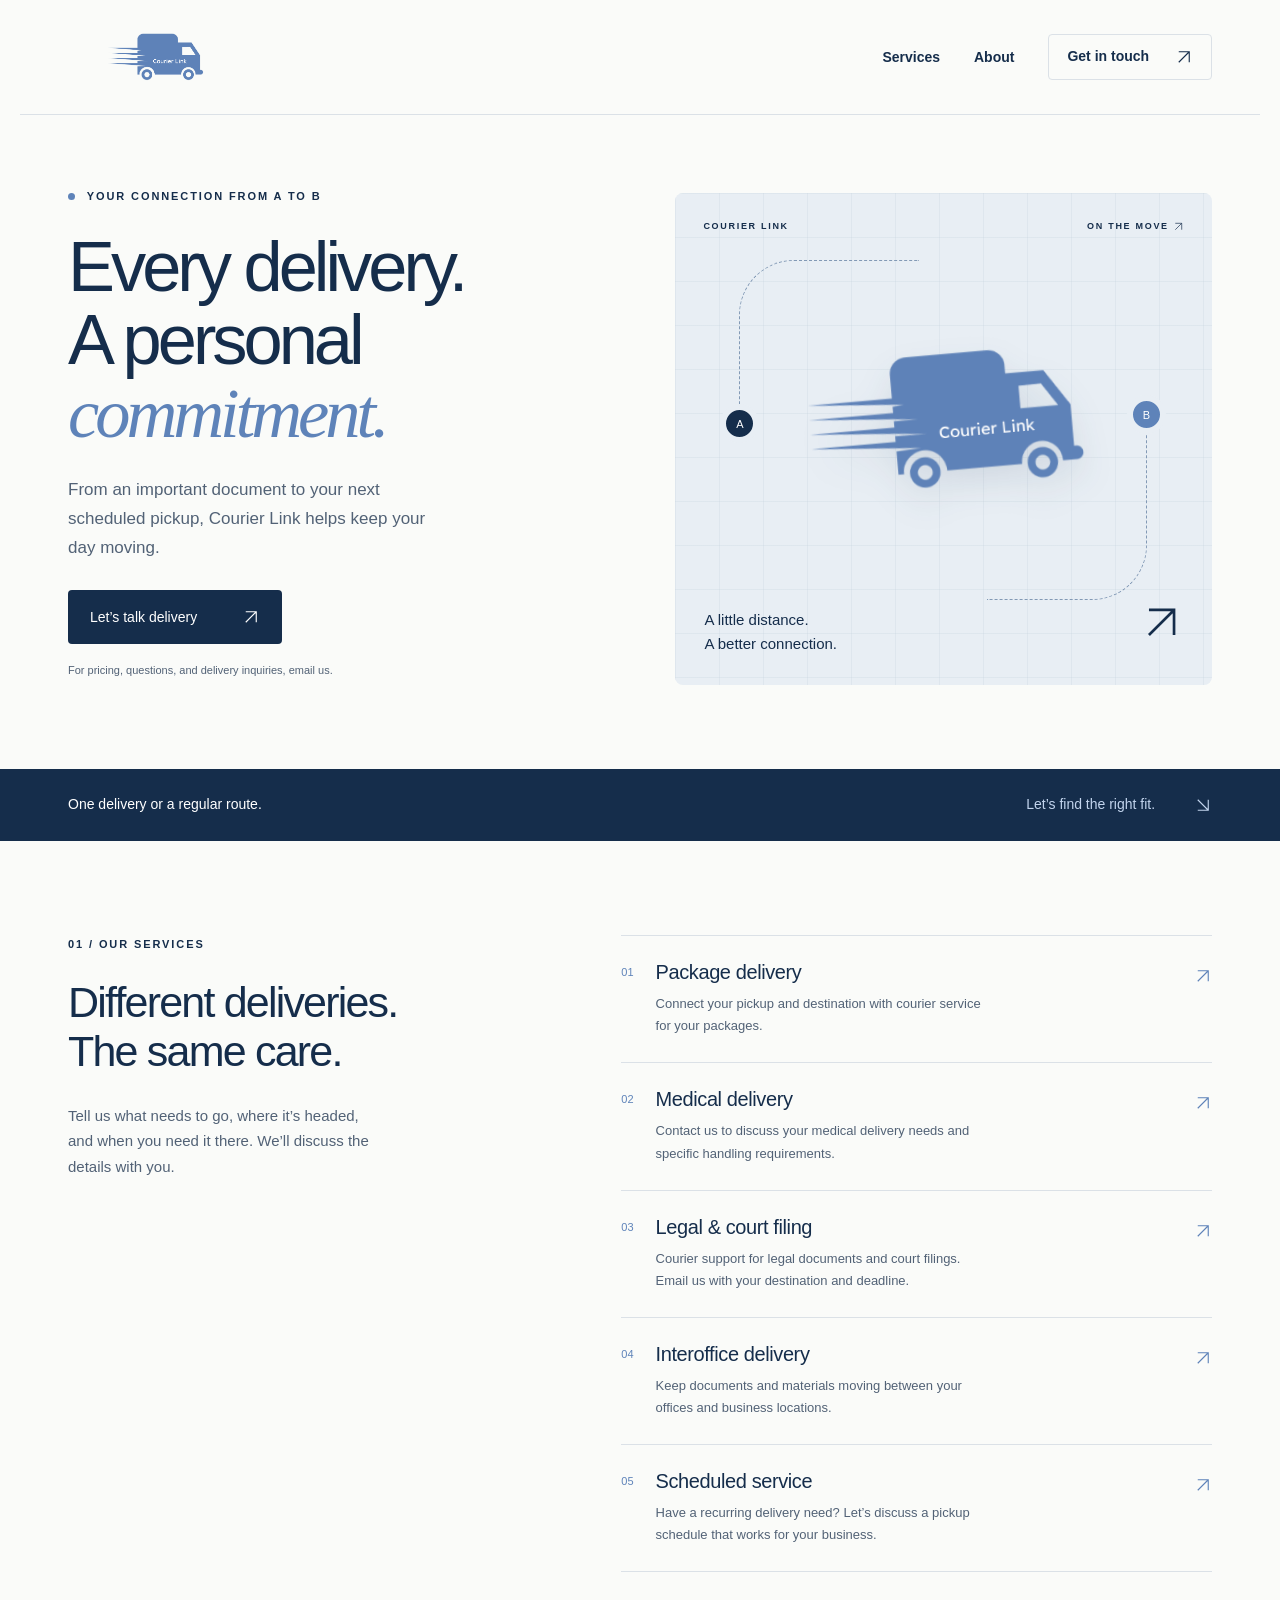
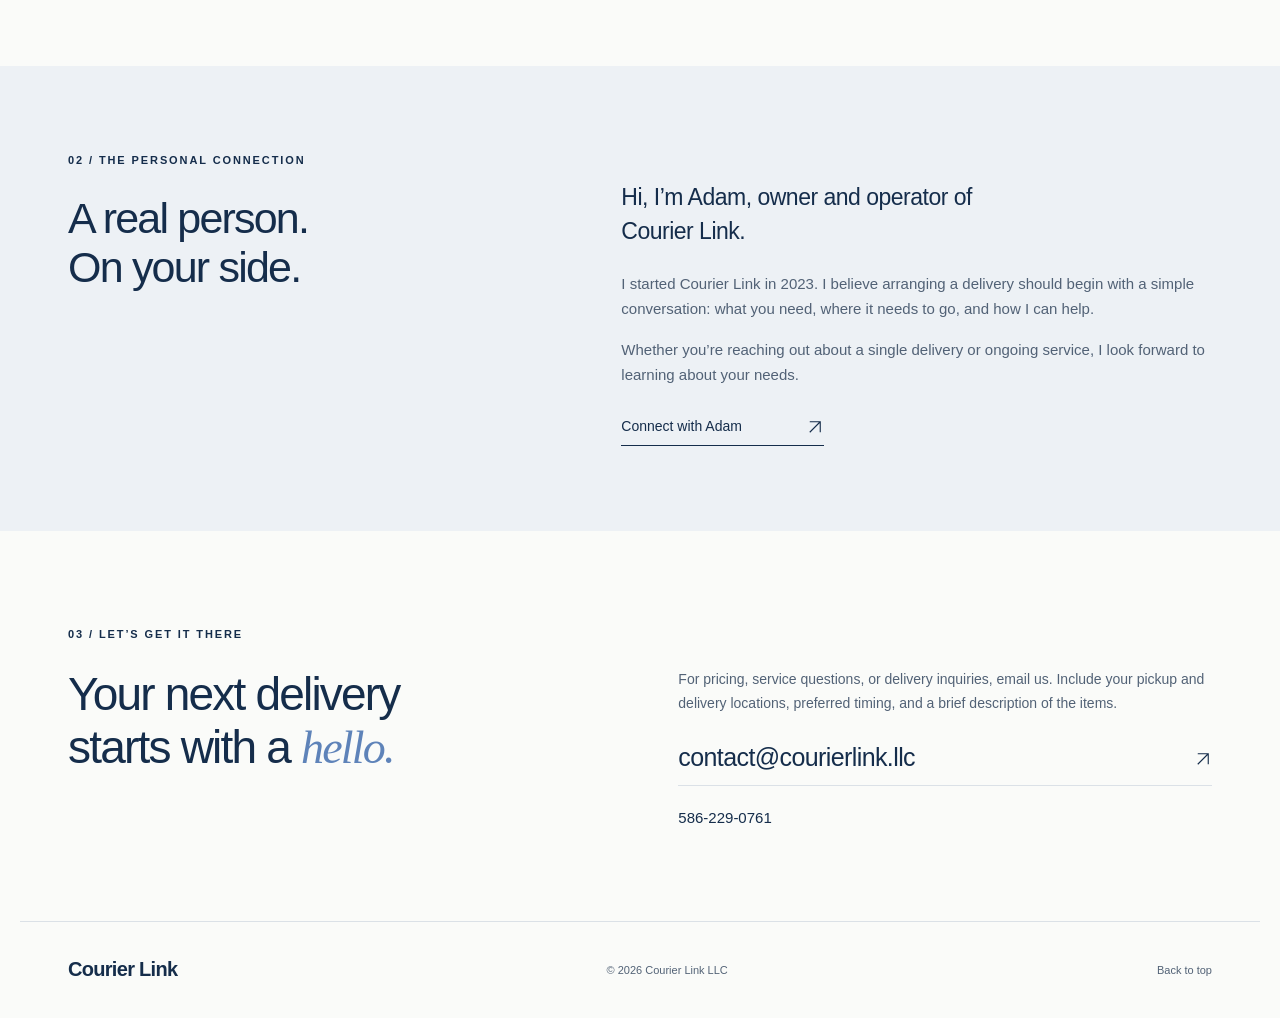
==== index.html @ 9c51ca43 "Add files via upload" ====
<!doctype html>
<html lang="en">
<head>
<meta charset="utf-8">
<meta name="viewport" content="width=device-width, initial-scale=1">
<meta name="description" content="Courier Link offers package, medical, legal, interoffice, court filing, and scheduled courier services. Contact us to discuss your delivery needs.">
<meta name="theme-color" content="#152d4b">
<title>Courier Link | Delivery with a personal connection</title>
<link rel="icon" href="assets/favicon.png" type="image/png">
<link rel="stylesheet" href="styles.css">
</head>
<body>
<a class="skip" href="#main">Skip to content</a>
<header>
 <a class="brand" href="#home" aria-label="Courier Link home"><img src="assets/courier-link-logo.png" alt="Courier Link" width="685" height="285"></a>
 <nav aria-label="Main navigation"><a href="#services">Services</a><a href="#about">About</a><a class="nav-contact" href="mailto:contact@courierlink.llc">Get in touch <span aria-hidden="true"><svg class="arrow-svg" viewBox="0 0 24 24" fill="none" stroke="currentColor" stroke-width="1.5" aria-hidden="true"><path d="M5 19 19 5M5 5h14v14"/></svg></span></a></nav>
</header>
<main id="main">
<section class="hero wrap" id="home">
 <div class="hero-copy"><p class="eyebrow"><span></span> YOUR CONNECTION FROM A TO B</p><h1>Every delivery.<br>A personal<br><em>commitment.</em></h1><p class="intro">From an important document to your next scheduled pickup, Courier Link helps keep your day moving.</p><a class="button" href="mailto:contact@courierlink.llc?subject=Delivery%20inquiry">Let’s talk delivery <span aria-hidden="true"><svg class="arrow-svg" viewBox="0 0 24 24" fill="none" stroke="currentColor" stroke-width="1.5" aria-hidden="true"><path d="M5 19 19 5M5 5h14v14"/></svg></span></a><p class="small-note">For pricing, questions, and delivery inquiries, email us.</p></div>
 <div class="hero-art" aria-hidden="true"><div class="art-grid"></div><div class="art-top"><span>COURIER LINK</span><span>ON THE MOVE <svg class="arrow-svg" viewBox="0 0 24 24" fill="none" stroke="currentColor" stroke-width="1.5" aria-hidden="true"><path d="M5 19 19 5M5 5h14v14"/></svg></span></div><div class="route route-one"></div><div class="route route-two"></div><div class="point point-a">A</div><div class="point point-b">B</div><div class="logo-stage"><img src="assets/courier-link-logo.png" alt="" width="685" height="285"></div><div class="art-bottom"><span>A little distance.<br><strong>A better connection.</strong></span><span class="arrow"><svg class="arrow-svg" viewBox="0 0 24 24" fill="none" stroke="currentColor" stroke-width="1.5" aria-hidden="true"><path d="M5 19 19 5M5 5h14v14"/></svg></span></div></div>
</section>
<div class="service-strip"><div class="wrap"><span>One delivery or a regular route.</span><strong>Let’s find the right fit. <span aria-hidden="true"><svg class="arrow-svg" viewBox="0 0 24 24" fill="none" stroke="currentColor" stroke-width="1.5" aria-hidden="true"><path d="m5 5 14 14M5 19h14V5"/></svg></span></strong></div></div>
<section id="services" class="services wrap section-space"><div class="section-heading"><p class="eyebrow">01 / OUR SERVICES</p><h2>Different deliveries.<br>The same care.</h2><p>Tell us what needs to go, where it’s headed, and when you need it there. We’ll discuss the details with you.</p></div>
<div class="service-list">
<article><span class="number">01</span><div><h3>Package delivery</h3><p>Connect your pickup and destination with courier service for your packages.</p></div><span class="service-icon" aria-hidden="true"><svg class="arrow-svg" viewBox="0 0 24 24" fill="none" stroke="currentColor" stroke-width="1.5" aria-hidden="true"><path d="M5 19 19 5M5 5h14v14"/></svg></span></article>
<article><span class="number">02</span><div><h3>Medical delivery</h3><p>Contact us to discuss your medical delivery needs and specific handling requirements.</p></div><span class="service-icon" aria-hidden="true"><svg class="arrow-svg" viewBox="0 0 24 24" fill="none" stroke="currentColor" stroke-width="1.5" aria-hidden="true"><path d="M5 19 19 5M5 5h14v14"/></svg></span></article>
<article><span class="number">03</span><div><h3>Legal & court filing</h3><p>Courier support for legal documents and court filings. Email us with your destination and deadline.</p></div><span class="service-icon" aria-hidden="true"><svg class="arrow-svg" viewBox="0 0 24 24" fill="none" stroke="currentColor" stroke-width="1.5" aria-hidden="true"><path d="M5 19 19 5M5 5h14v14"/></svg></span></article>
<article><span class="number">04</span><div><h3>Interoffice delivery</h3><p>Keep documents and materials moving between your offices and business locations.</p></div><span class="service-icon" aria-hidden="true"><svg class="arrow-svg" viewBox="0 0 24 24" fill="none" stroke="currentColor" stroke-width="1.5" aria-hidden="true"><path d="M5 19 19 5M5 5h14v14"/></svg></span></article>
<article><span class="number">05</span><div><h3>Scheduled service</h3><p>Have a recurring delivery need? Let’s discuss a pickup schedule that works for your business.</p></div><span class="service-icon" aria-hidden="true"><svg class="arrow-svg" viewBox="0 0 24 24" fill="none" stroke="currentColor" stroke-width="1.5" aria-hidden="true"><path d="M5 19 19 5M5 5h14v14"/></svg></span></article>
</div></section>
<section class="about" id="about"><div class="wrap about-grid"><div><p class="eyebrow">02 / THE PERSONAL CONNECTION</p><h2>A real person.<br>On your side.</h2></div><div class="about-copy"><p class="about-lead">Hi, I’m Adam, owner and operator of Courier Link.</p><p>I started Courier Link in 2023. I believe arranging a delivery should begin with a simple conversation: what you need, where it needs to go, and how I can help.</p><p>Whether you’re reaching out about a single delivery or ongoing service, I look forward to learning about your needs.</p><a class="text-link" href="mailto:contact@courierlink.llc">Connect with Adam <span aria-hidden="true"><svg class="arrow-svg" viewBox="0 0 24 24" fill="none" stroke="currentColor" stroke-width="1.5" aria-hidden="true"><path d="M5 19 19 5M5 5h14v14"/></svg></span></a></div></div></section>
<section id="contact" class="contact wrap section-space"><p class="eyebrow">03 / LET’S GET IT THERE</p><div class="contact-grid"><h2>Your next delivery<br>starts with a <em>hello.</em></h2><div><p>For pricing, service questions, or delivery inquiries, email us. Include your pickup and delivery locations, preferred timing, and a brief description of the items.</p><a class="email-link" href="mailto:contact@courierlink.llc">contact@courierlink.llc <span aria-hidden="true"><svg class="arrow-svg" viewBox="0 0 24 24" fill="none" stroke="currentColor" stroke-width="1.5" aria-hidden="true"><path d="M5 19 19 5M5 5h14v14"/></svg></span></a><a class="phone" href="tel:+15862290761">586-229-0761</a></div></div></section>
</main>
<footer class="wrap"><a href="#home" class="footer-name">Courier Link</a><p>© <span id="year">2026</span> Courier Link LLC</p><a href="#home">Back to top</a></footer>
<script src="script.js"></script>
</body>
</html>
---- styles.css ----
:root{--ink:#152d4b;--blue:#5e83b9;--muted:#526276;--paper:#fafbf9;--line:#dbe1e7}*{box-sizing:border-box}html{scroll-behavior:smooth;scroll-padding-top:30px}body{margin:0;background:var(--paper);color:var(--ink);font-family:Arial,Helvetica,sans-serif;-webkit-font-smoothing:antialiased}a{color:inherit;text-decoration:none}a:focus-visible{outline:3px solid #3570bd;outline-offset:6px}p{line-height:1.7}header,.wrap{max-width:1240px;margin:auto;padding-left:48px;padding-right:48px}header{height:115px;display:flex;align-items:center;justify-content:space-between;border-bottom:1px solid var(--line)}.brand{display:block;width:174px}.brand img{width:100%;height:auto;display:block}nav{display:flex;align-items:center;gap:34px;font-size:14px;font-weight:600}nav a:hover,.text-link:hover,.phone:hover{color:var(--blue)}.nav-contact{border:1px solid var(--line);padding:13px 18px;border-radius:4px}.nav-contact span{margin-left:22px}.hero{display:grid;grid-template-columns:1.05fr 1fr;gap:44px;padding-top:72px;padding-bottom:78px;align-items:center}.eyebrow{font-size:11px;letter-spacing:1.9px;font-weight:700;margin:0 0 24px}.eyebrow>span{display:inline-block;width:7px;height:7px;background:var(--blue);border-radius:50%;margin-right:7px}h1{font-size:clamp(48px,5.5vw,75px);font-weight:500;letter-spacing:-4px;line-height:1.04;margin:0 0 26px}em{font-family:Georgia,'Times New Roman',serif;font-weight:400;color:var(--blue)}.intro{max-width:380px;font-size:17px;color:var(--muted);margin-bottom:27px}.button{display:inline-flex;align-items:center;gap:45px;padding:18px 22px;background:var(--ink);color:white;font-size:14px;border-radius:4px;transition:background .2s,transform .2s}.button:hover{background:#315781;transform:translateY(-2px)}.small-note{font-size:11px;color:var(--muted);margin-top:17px}.hero-art{height:492px;background:#e8eef4;border-radius:8px;position:relative;overflow:hidden;isolation:isolate}.art-grid{position:absolute;inset:0;background-image:linear-gradient(#c9d6e055 1px,transparent 1px),linear-gradient(90deg,#c9d6e055 1px,transparent 1px);background-size:44px 44px;z-index:-1}.art-top{display:flex;justify-content:space-between;padding:28px;font-size:9px;letter-spacing:1.7px;font-weight:700}.logo-stage{position:absolute;top:125px;left:4%;width:92%;transform:rotate(-5deg);filter:drop-shadow(0 16px 16px #1b36501c)}.logo-stage img{width:100%;height:auto}.route{position:absolute;border:1px dashed #8299b5;z-index:-1}.route-one{height:170px;width:180px;top:67px;left:64px;border-right:0;border-bottom:0;border-radius:55px 0 0 0}.route-two{height:200px;width:160px;right:65px;bottom:85px;border-left:0;border-top:0;border-radius:0 0 55px 0}.point{position:absolute;background:var(--ink);color:white;border:6px solid #e8eef4;border-radius:50%;width:39px;height:39px;display:grid;place-items:center;font-size:11px}.point-a{left:45px;top:211px}.point-b{right:46px;bottom:251px;background:var(--blue)}.art-bottom{position:absolute;bottom:29px;left:29px;right:29px;display:flex;justify-content:space-between;align-items:end;font-size:15px;line-height:1.6}.art-bottom strong{font-weight:500}.arrow{font-size:46px;font-weight:300}.service-strip{background:var(--ink);color:#fff}.service-strip .wrap{padding-top:27px;padding-bottom:27px;display:flex;justify-content:space-between;font-size:14px}.service-strip strong{font-weight:400;color:#c2d4ed}.service-strip strong span{margin-left:35px}.section-space{padding-top:94px;padding-bottom:94px}.services{display:grid;grid-template-columns:.9fr 1.1fr;gap:70px}h2{font-weight:500;font-size:43px;line-height:1.15;letter-spacing:-1.8px;margin:0 0 26px}.section-heading>p:last-child{max-width:310px;font-size:15px;color:var(--muted)}.service-list article{display:flex;gap:22px;border-top:1px solid var(--line);padding:25px 0}.service-list article:last-child{border-bottom:1px solid var(--line)}.number{font-size:11px;color:var(--blue);padding-top:5px}h3{font-size:20px;font-weight:500;margin:0 0 9px;letter-spacing:-.4px}.service-list p{font-size:13px;color:var(--muted);margin:0;max-width:340px}.service-icon{margin-left:auto;color:var(--blue);font-size:23px}.about{background:#edf1f5}.about-grid{display:grid;grid-template-columns:.9fr 1.1fr;gap:70px;padding-top:85px;padding-bottom:85px}.about-copy{padding-top:30px}.about-copy p{font-size:15px;color:var(--muted);margin-top:0}.about-copy .about-lead{font-size:23px;line-height:1.45;color:var(--ink);letter-spacing:-.5px;max-width:380px}.text-link{display:inline-block;border-bottom:1px solid var(--ink);padding-bottom:9px;font-size:14px;margin-top:15px}.text-link span{margin-left:60px}.contact-grid{display:grid;grid-template-columns:1.05fr 1fr;gap:50px}.contact h2{font-size:46px}.contact-grid p{font-size:14px;color:var(--muted);margin-top:0}.email-link{display:flex;justify-content:space-between;gap:10px;padding:13px 0;border-bottom:1px solid var(--line);font-size:clamp(18px,2.1vw,25px);letter-spacing:-.6px;overflow-wrap:anywhere}.email-link:hover{color:var(--blue)}.phone{display:inline-block;margin-top:23px;font-size:15px}footer{border-top:1px solid var(--line);display:flex;justify-content:space-between;align-items:center;padding-top:28px!important;padding-bottom:28px!important;font-size:11px;color:var(--muted)}.footer-name{font-size:20px;font-weight:700;color:var(--ink);letter-spacing:-.7px}.footer-name span{display:none}.skip{position:absolute;top:-60px;left:16px;padding:12px;background:white;z-index:5}.skip:focus{top:10px}@media(min-width:1400px){.hero{padding-top:88px;padding-bottom:94px}}@media(max-width:850px){header,.wrap{padding-left:28px;padding-right:28px}.hero{gap:24px}h1{font-size:55px;letter-spacing:-3px}.hero-art{height:430px}.logo-stage{top:140px}.services,.about-grid{gap:35px}h2{font-size:36px}.contact h2{font-size:38px}.contact-grid{gap:30px}}@media(max-width:620px){header{height:90px}.brand{width:137px}nav{gap:17px;font-size:12px}.nav-contact{padding:10px}.nav-contact span{display:none}nav>a:nth-child(2){display:none}.hero{grid-template-columns:1fr;padding-top:45px;padding-bottom:42px;gap:34px}h1{font-size:60px}.intro{font-size:16px}.hero-art{height:350px}.logo-stage{top:78px;max-width:440px;left:50%;transform:translateX(-50%) rotate(-5deg)}.art-top{padding:23px}.point-a{top:163px}.point-b{bottom:187px}.route-one{height:120px}.route-two{height:130px}.art-bottom{font-size:13px;bottom:23px}.service-strip .wrap{flex-direction:column;gap:12px;font-size:13px}.section-space{padding-top:62px;padding-bottom:62px}.services,.about-grid,.contact-grid{grid-template-columns:1fr;gap:28px}h2,.contact h2{font-size:38px}.section-heading>p:last-child{max-width:none}.about-grid{padding-top:60px;padding-bottom:60px}.about-copy{padding-top:0}.contact-grid{gap:6px}.email-link{font-size:22px}footer{flex-wrap:wrap;gap:16px}footer p{order:3;width:100%;margin:0}.service-list article{gap:16px}}@media(prefers-reduced-motion:reduce){html{scroll-behavior:auto}.button{transition:none}.button:hover{transform:none}}

.arrow-svg{width:18px;height:18px;vertical-align:middle;display:inline-block}.arrow .arrow-svg{width:43px;height:43px}.art-top .arrow-svg{width:11px;height:11px}

@media(max-width:380px){h1{font-size:50px}.email-link{font-size:20px}header,.wrap{padding-left:22px;padding-right:22px}}
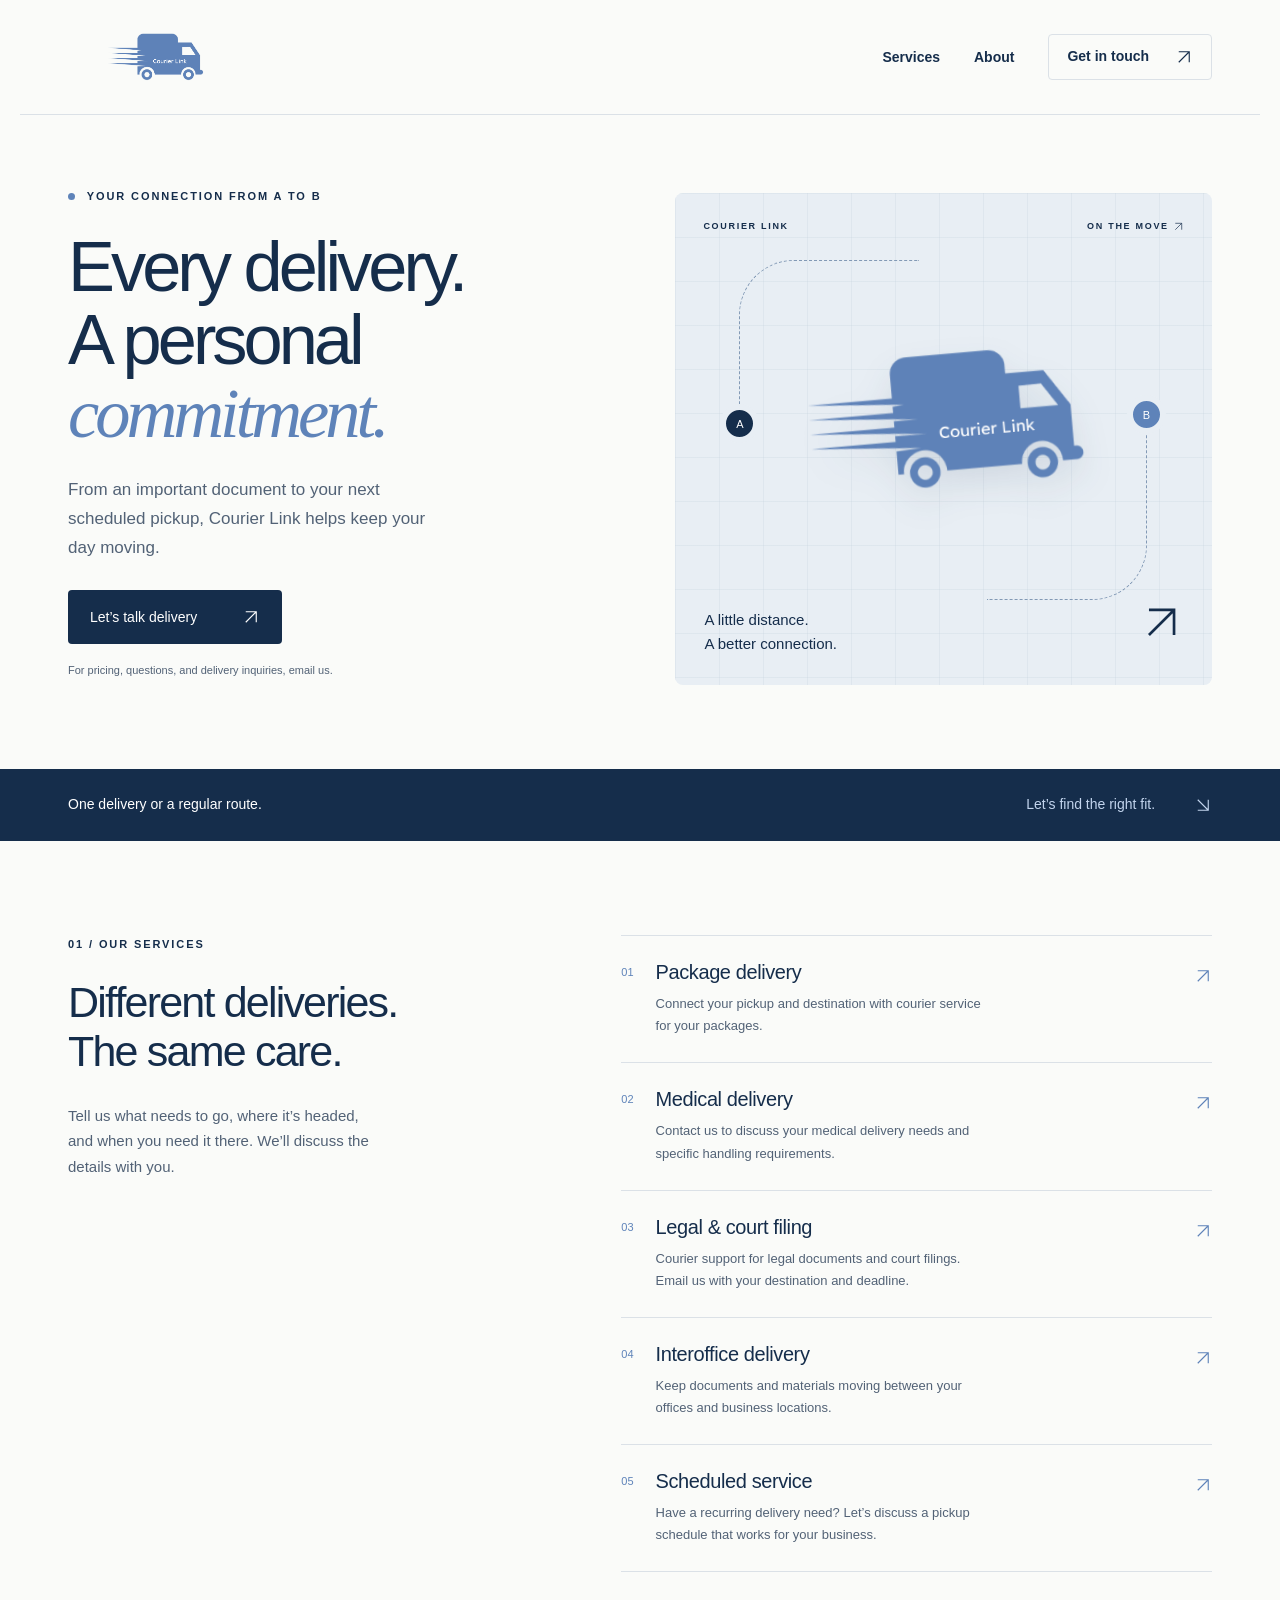
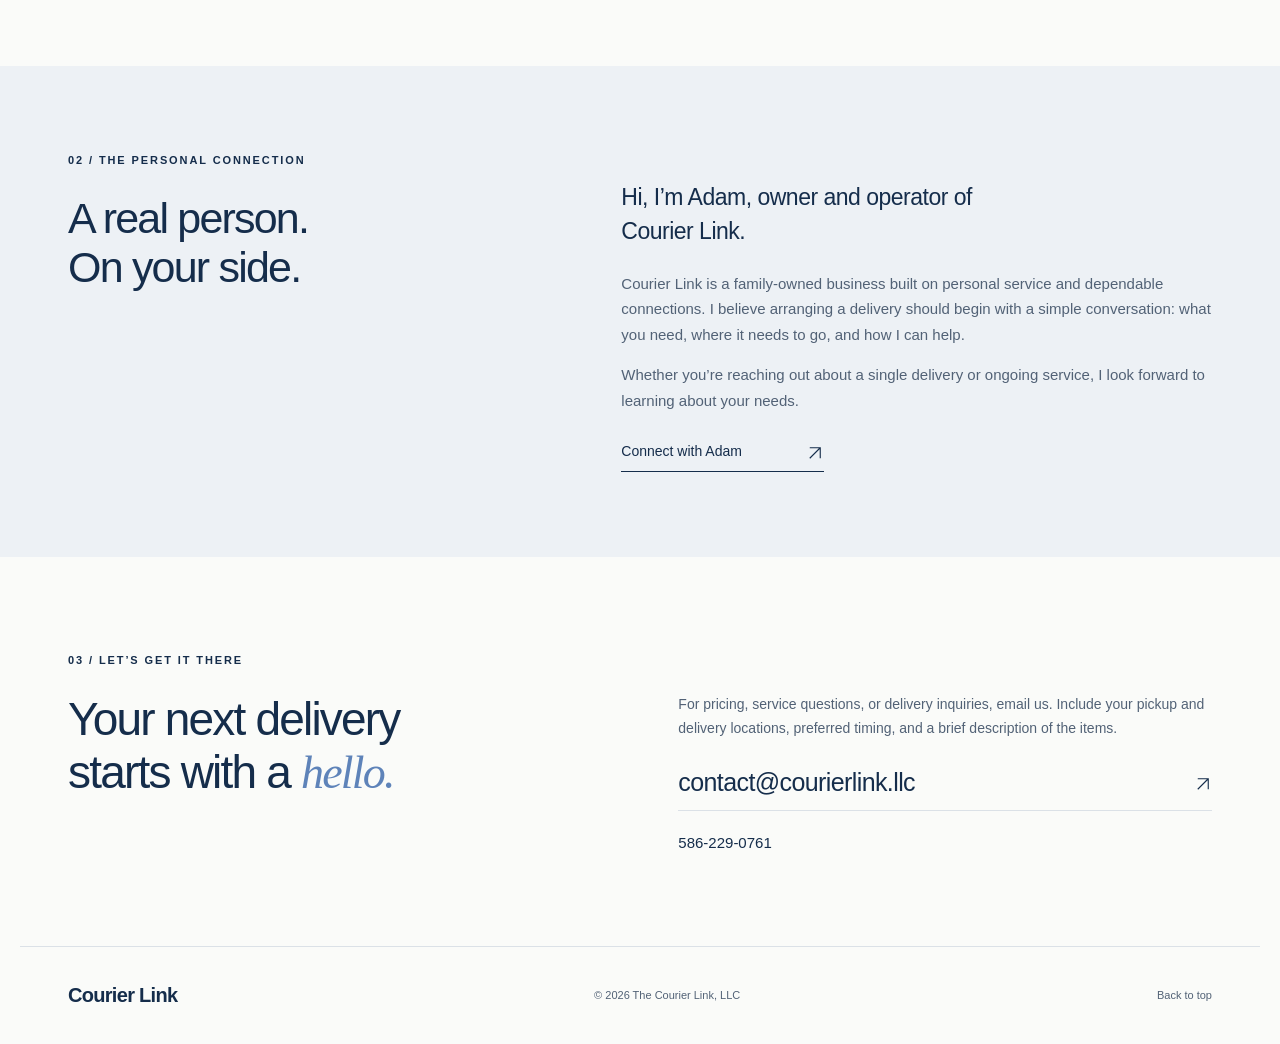
==== commit 25236edb: "Website v2" ====
--- a/index.html
+++ b/index.html
@@ -29,10 +29,10 @@
 <article><span class="number">04</span><div><h3>Interoffice delivery</h3><p>Keep documents and materials moving between your offices and business locations.</p></div><span class="service-icon" aria-hidden="true"><svg class="arrow-svg" viewBox="0 0 24 24" fill="none" stroke="currentColor" stroke-width="1.5" aria-hidden="true"><path d="M5 19 19 5M5 5h14v14"/></svg></span></article>
 <article><span class="number">05</span><div><h3>Scheduled service</h3><p>Have a recurring delivery need? Let’s discuss a pickup schedule that works for your business.</p></div><span class="service-icon" aria-hidden="true"><svg class="arrow-svg" viewBox="0 0 24 24" fill="none" stroke="currentColor" stroke-width="1.5" aria-hidden="true"><path d="M5 19 19 5M5 5h14v14"/></svg></span></article>
 </div></section>
-<section class="about" id="about"><div class="wrap about-grid"><div><p class="eyebrow">02 / THE PERSONAL CONNECTION</p><h2>A real person.<br>On your side.</h2></div><div class="about-copy"><p class="about-lead">Hi, I’m Adam, owner and operator of Courier Link.</p><p>I started Courier Link in 2023. I believe arranging a delivery should begin with a simple conversation: what you need, where it needs to go, and how I can help.</p><p>Whether you’re reaching out about a single delivery or ongoing service, I look forward to learning about your needs.</p><a class="text-link" href="mailto:contact@courierlink.llc">Connect with Adam <span aria-hidden="true"><svg class="arrow-svg" viewBox="0 0 24 24" fill="none" stroke="currentColor" stroke-width="1.5" aria-hidden="true"><path d="M5 19 19 5M5 5h14v14"/></svg></span></a></div></div></section>
+<section class="about" id="about"><div class="wrap about-grid"><div><p class="eyebrow">02 / THE PERSONAL CONNECTION</p><h2>A real person.<br>On your side.</h2></div><div class="about-copy"><p class="about-lead">Hi, I’m Adam, owner and operator of Courier Link.</p><p>Courier Link is a family-owned business built on personal service and dependable connections. I believe arranging a delivery should begin with a simple conversation: what you need, where it needs to go, and how I can help.</p><p>Whether you’re reaching out about a single delivery or ongoing service, I look forward to learning about your needs.</p><a class="text-link" href="mailto:contact@courierlink.llc">Connect with Adam <span aria-hidden="true"><svg class="arrow-svg" viewBox="0 0 24 24" fill="none" stroke="currentColor" stroke-width="1.5" aria-hidden="true"><path d="M5 19 19 5M5 5h14v14"/></svg></span></a></div></div></section>
 <section id="contact" class="contact wrap section-space"><p class="eyebrow">03 / LET’S GET IT THERE</p><div class="contact-grid"><h2>Your next delivery<br>starts with a <em>hello.</em></h2><div><p>For pricing, service questions, or delivery inquiries, email us. Include your pickup and delivery locations, preferred timing, and a brief description of the items.</p><a class="email-link" href="mailto:contact@courierlink.llc">contact@courierlink.llc <span aria-hidden="true"><svg class="arrow-svg" viewBox="0 0 24 24" fill="none" stroke="currentColor" stroke-width="1.5" aria-hidden="true"><path d="M5 19 19 5M5 5h14v14"/></svg></span></a><a class="phone" href="tel:+15862290761">586-229-0761</a></div></div></section>
 </main>
-<footer class="wrap"><a href="#home" class="footer-name">Courier Link</a><p>© <span id="year">2026</span> Courier Link LLC</p><a href="#home">Back to top</a></footer>
+<footer class="wrap"><a href="#home" class="footer-name">Courier Link</a><p>© <span id="year">2026</span> The Courier Link, LLC</p><a href="#home">Back to top</a></footer>
 <script src="script.js"></script>
 </body>
 </html>
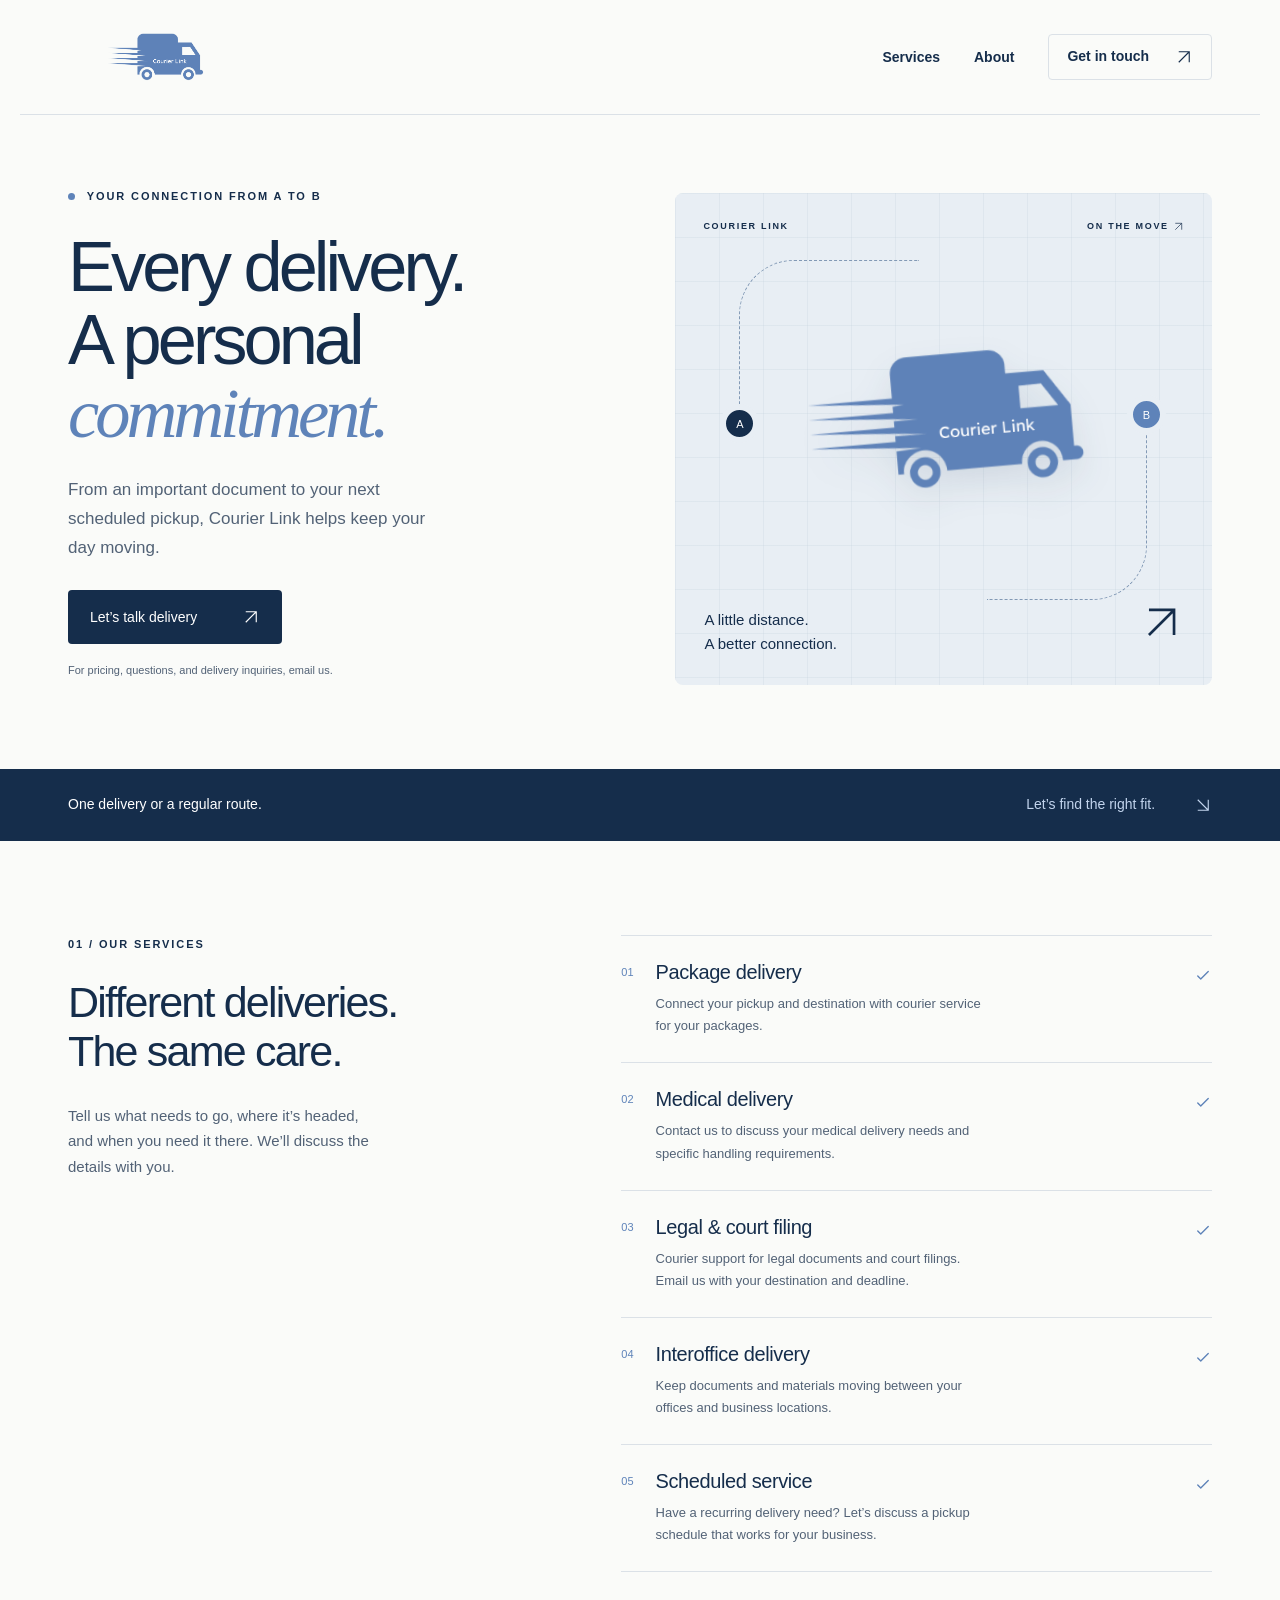
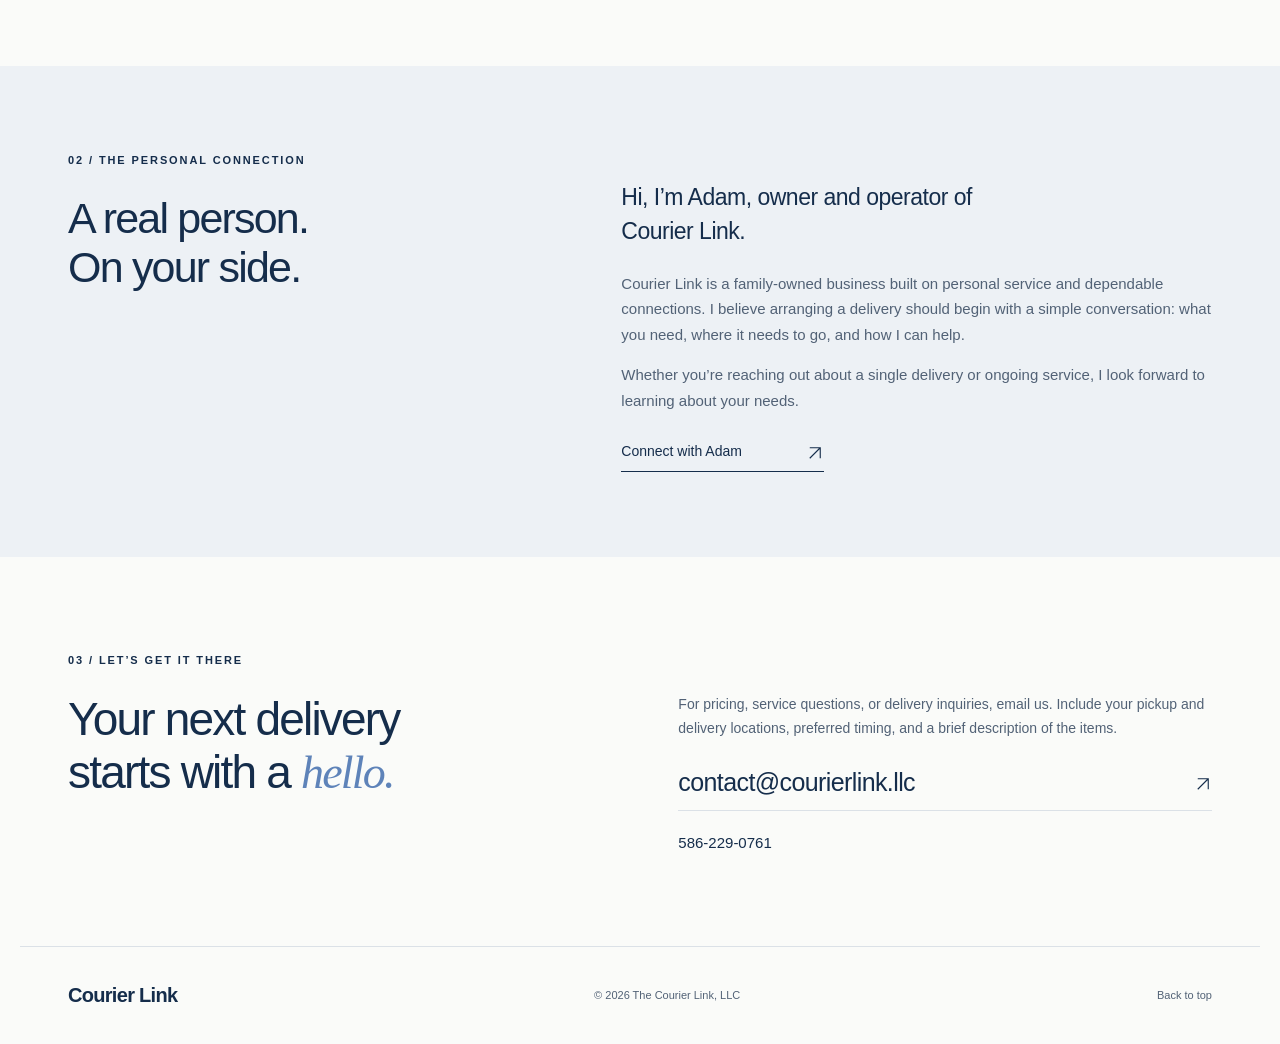
==== commit b4eb0aa2: "Website v2.4" ====
--- a/index.html
+++ b/index.html
@@ -23,11 +23,11 @@
 <div class="service-strip"><div class="wrap"><span>One delivery or a regular route.</span><strong>Let’s find the right fit. <span aria-hidden="true"><svg class="arrow-svg" viewBox="0 0 24 24" fill="none" stroke="currentColor" stroke-width="1.5" aria-hidden="true"><path d="m5 5 14 14M5 19h14V5"/></svg></span></strong></div></div>
 <section id="services" class="services wrap section-space"><div class="section-heading"><p class="eyebrow">01 / OUR SERVICES</p><h2>Different deliveries.<br>The same care.</h2><p>Tell us what needs to go, where it’s headed, and when you need it there. We’ll discuss the details with you.</p></div>
 <div class="service-list">
-<article><span class="number">01</span><div><h3>Package delivery</h3><p>Connect your pickup and destination with courier service for your packages.</p></div><span class="service-icon" aria-hidden="true"><svg class="arrow-svg" viewBox="0 0 24 24" fill="none" stroke="currentColor" stroke-width="1.5" aria-hidden="true"><path d="M5 19 19 5M5 5h14v14"/></svg></span></article>
-<article><span class="number">02</span><div><h3>Medical delivery</h3><p>Contact us to discuss your medical delivery needs and specific handling requirements.</p></div><span class="service-icon" aria-hidden="true"><svg class="arrow-svg" viewBox="0 0 24 24" fill="none" stroke="currentColor" stroke-width="1.5" aria-hidden="true"><path d="M5 19 19 5M5 5h14v14"/></svg></span></article>
-<article><span class="number">03</span><div><h3>Legal & court filing</h3><p>Courier support for legal documents and court filings. Email us with your destination and deadline.</p></div><span class="service-icon" aria-hidden="true"><svg class="arrow-svg" viewBox="0 0 24 24" fill="none" stroke="currentColor" stroke-width="1.5" aria-hidden="true"><path d="M5 19 19 5M5 5h14v14"/></svg></span></article>
-<article><span class="number">04</span><div><h3>Interoffice delivery</h3><p>Keep documents and materials moving between your offices and business locations.</p></div><span class="service-icon" aria-hidden="true"><svg class="arrow-svg" viewBox="0 0 24 24" fill="none" stroke="currentColor" stroke-width="1.5" aria-hidden="true"><path d="M5 19 19 5M5 5h14v14"/></svg></span></article>
-<article><span class="number">05</span><div><h3>Scheduled service</h3><p>Have a recurring delivery need? Let’s discuss a pickup schedule that works for your business.</p></div><span class="service-icon" aria-hidden="true"><svg class="arrow-svg" viewBox="0 0 24 24" fill="none" stroke="currentColor" stroke-width="1.5" aria-hidden="true"><path d="M5 19 19 5M5 5h14v14"/></svg></span></article>
+<article><span class="number">01</span><div><h3>Package delivery</h3><p>Connect your pickup and destination with courier service for your packages.</p></div><span class="service-icon" aria-hidden="true"><svg class="arrow-svg" viewBox="0 0 24 24" fill="none" stroke="currentColor" stroke-width="1.8" stroke-linecap="round" stroke-linejoin="round" aria-hidden="true"><path d="m5 12 4 4L19 6"/></svg></span></article>
+<article><span class="number">02</span><div><h3>Medical delivery</h3><p>Contact us to discuss your medical delivery needs and specific handling requirements.</p></div><span class="service-icon" aria-hidden="true"><svg class="arrow-svg" viewBox="0 0 24 24" fill="none" stroke="currentColor" stroke-width="1.8" stroke-linecap="round" stroke-linejoin="round" aria-hidden="true"><path d="m5 12 4 4L19 6"/></svg></span></article>
+<article><span class="number">03</span><div><h3>Legal & court filing</h3><p>Courier support for legal documents and court filings. Email us with your destination and deadline.</p></div><span class="service-icon" aria-hidden="true"><svg class="arrow-svg" viewBox="0 0 24 24" fill="none" stroke="currentColor" stroke-width="1.8" stroke-linecap="round" stroke-linejoin="round" aria-hidden="true"><path d="m5 12 4 4L19 6"/></svg></span></article>
+<article><span class="number">04</span><div><h3>Interoffice delivery</h3><p>Keep documents and materials moving between your offices and business locations.</p></div><span class="service-icon" aria-hidden="true"><svg class="arrow-svg" viewBox="0 0 24 24" fill="none" stroke="currentColor" stroke-width="1.8" stroke-linecap="round" stroke-linejoin="round" aria-hidden="true"><path d="m5 12 4 4L19 6"/></svg></span></article>
+<article><span class="number">05</span><div><h3>Scheduled service</h3><p>Have a recurring delivery need? Let’s discuss a pickup schedule that works for your business.</p></div><span class="service-icon" aria-hidden="true"><svg class="arrow-svg" viewBox="0 0 24 24" fill="none" stroke="currentColor" stroke-width="1.8" stroke-linecap="round" stroke-linejoin="round" aria-hidden="true"><path d="m5 12 4 4L19 6"/></svg></span></article>
 </div></section>
 <section class="about" id="about"><div class="wrap about-grid"><div><p class="eyebrow">02 / THE PERSONAL CONNECTION</p><h2>A real person.<br>On your side.</h2></div><div class="about-copy"><p class="about-lead">Hi, I’m Adam, owner and operator of Courier Link.</p><p>Courier Link is a family-owned business built on personal service and dependable connections. I believe arranging a delivery should begin with a simple conversation: what you need, where it needs to go, and how I can help.</p><p>Whether you’re reaching out about a single delivery or ongoing service, I look forward to learning about your needs.</p><a class="text-link" href="mailto:contact@courierlink.llc">Connect with Adam <span aria-hidden="true"><svg class="arrow-svg" viewBox="0 0 24 24" fill="none" stroke="currentColor" stroke-width="1.5" aria-hidden="true"><path d="M5 19 19 5M5 5h14v14"/></svg></span></a></div></div></section>
 <section id="contact" class="contact wrap section-space"><p class="eyebrow">03 / LET’S GET IT THERE</p><div class="contact-grid"><h2>Your next delivery<br>starts with a <em>hello.</em></h2><div><p>For pricing, service questions, or delivery inquiries, email us. Include your pickup and delivery locations, preferred timing, and a brief description of the items.</p><a class="email-link" href="mailto:contact@courierlink.llc">contact@courierlink.llc <span aria-hidden="true"><svg class="arrow-svg" viewBox="0 0 24 24" fill="none" stroke="currentColor" stroke-width="1.5" aria-hidden="true"><path d="M5 19 19 5M5 5h14v14"/></svg></span></a><a class="phone" href="tel:+15862290761">586-229-0761</a></div></div></section>
--- a/styles.css
+++ b/styles.css
@@ -3,3 +3,29 @@
 .arrow-svg{width:18px;height:18px;vertical-align:middle;display:inline-block}.arrow .arrow-svg{width:43px;height:43px}.art-top .arrow-svg{width:11px;height:11px}
 
 @media(max-width:380px){h1{font-size:50px}.email-link{font-size:20px}header,.wrap{padding-left:22px;padding-right:22px}}
+
+/* A gentle status pulse for the dot beside the opening tagline. */
+@keyframes connection-blink {
+  0%, 100% { opacity: 1; }
+  50% { opacity: .2; }
+}
+.hero-copy .eyebrow > span {
+  animation: connection-blink 2s ease-in-out infinite;
+}
+@media (prefers-reduced-motion: reduce) {
+  .hero-copy .eyebrow > span { animation: none; }
+}
+
+/* Animate the hero van without changing its desktop or mobile positioning. */
+@keyframes van-drive {
+  0%, 100% { translate: -7px 0; }
+  25% { translate: 0 -2px; }
+  50% { translate: 7px 0; }
+  75% { translate: 0 -2px; }
+}
+.logo-stage img {
+  animation: van-drive 4s ease-in-out infinite;
+}
+@media (prefers-reduced-motion: reduce) {
+  .logo-stage img { animation: none; }
+}
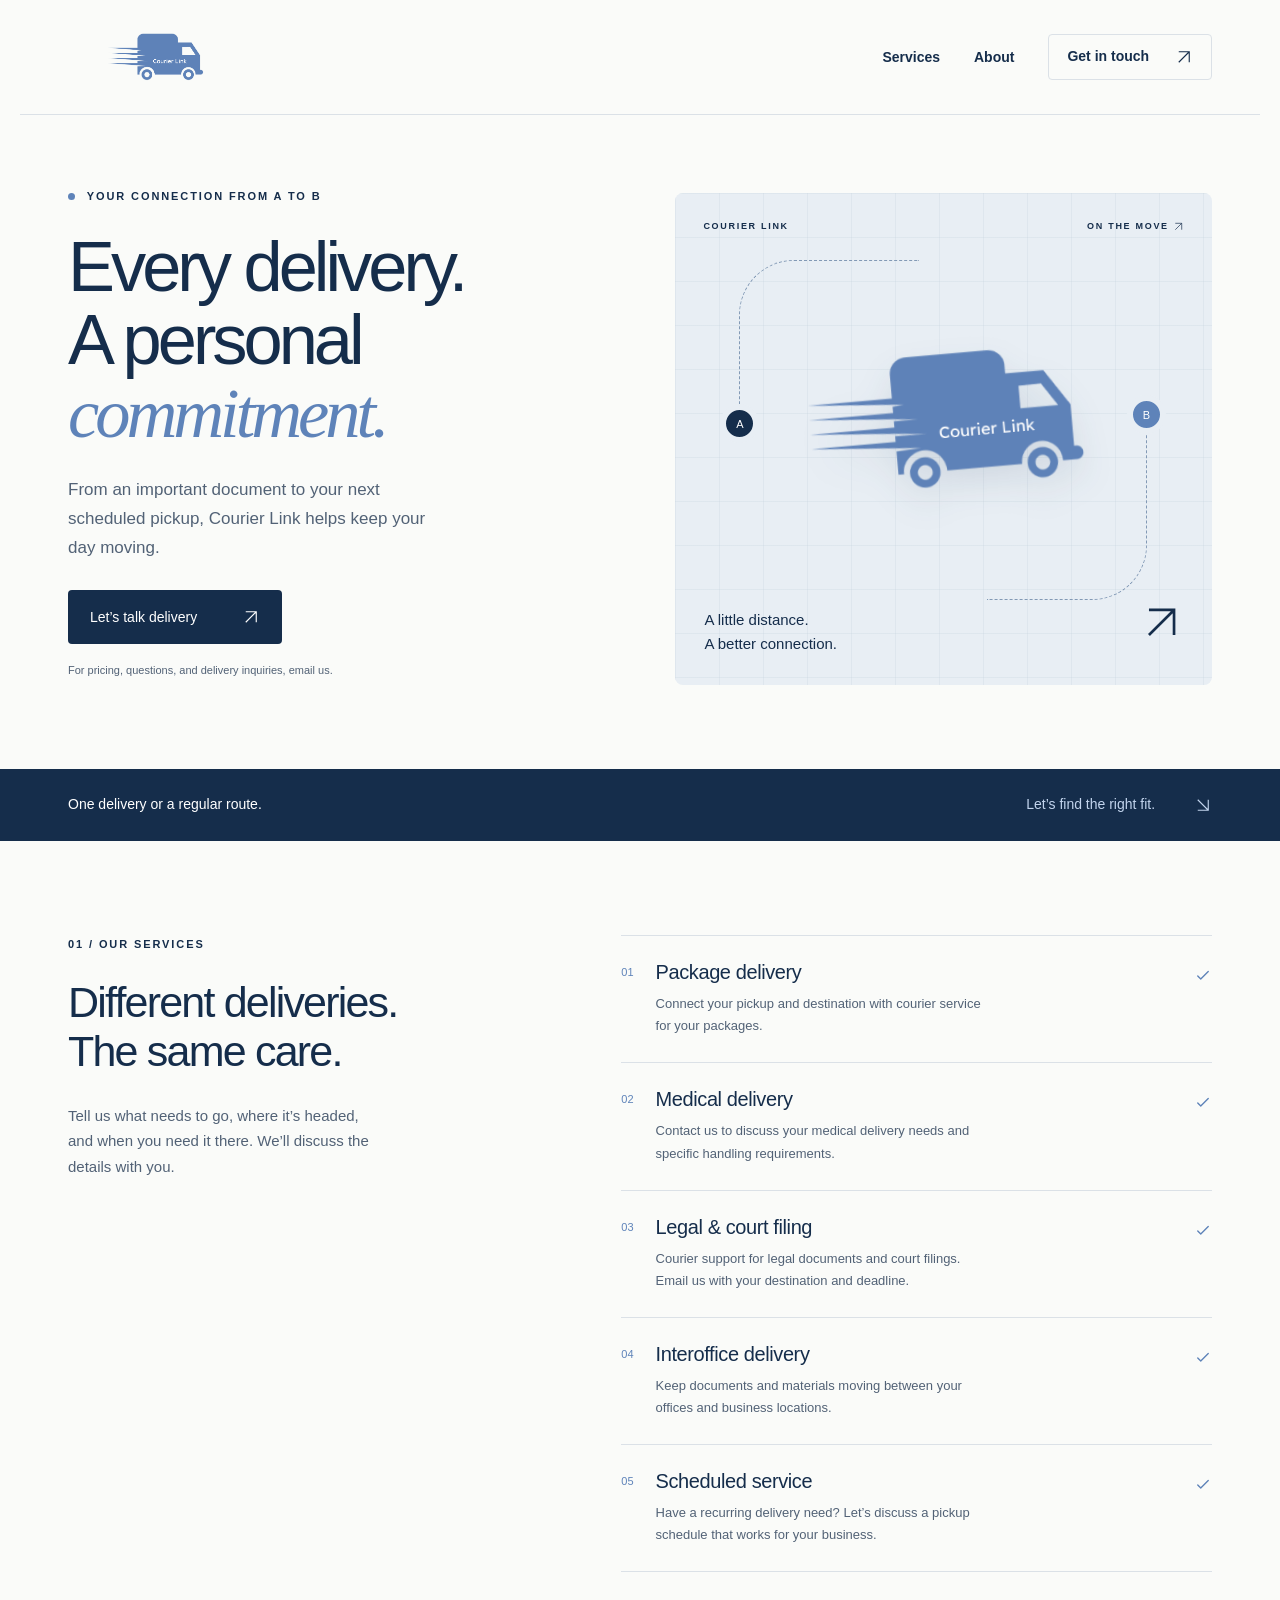
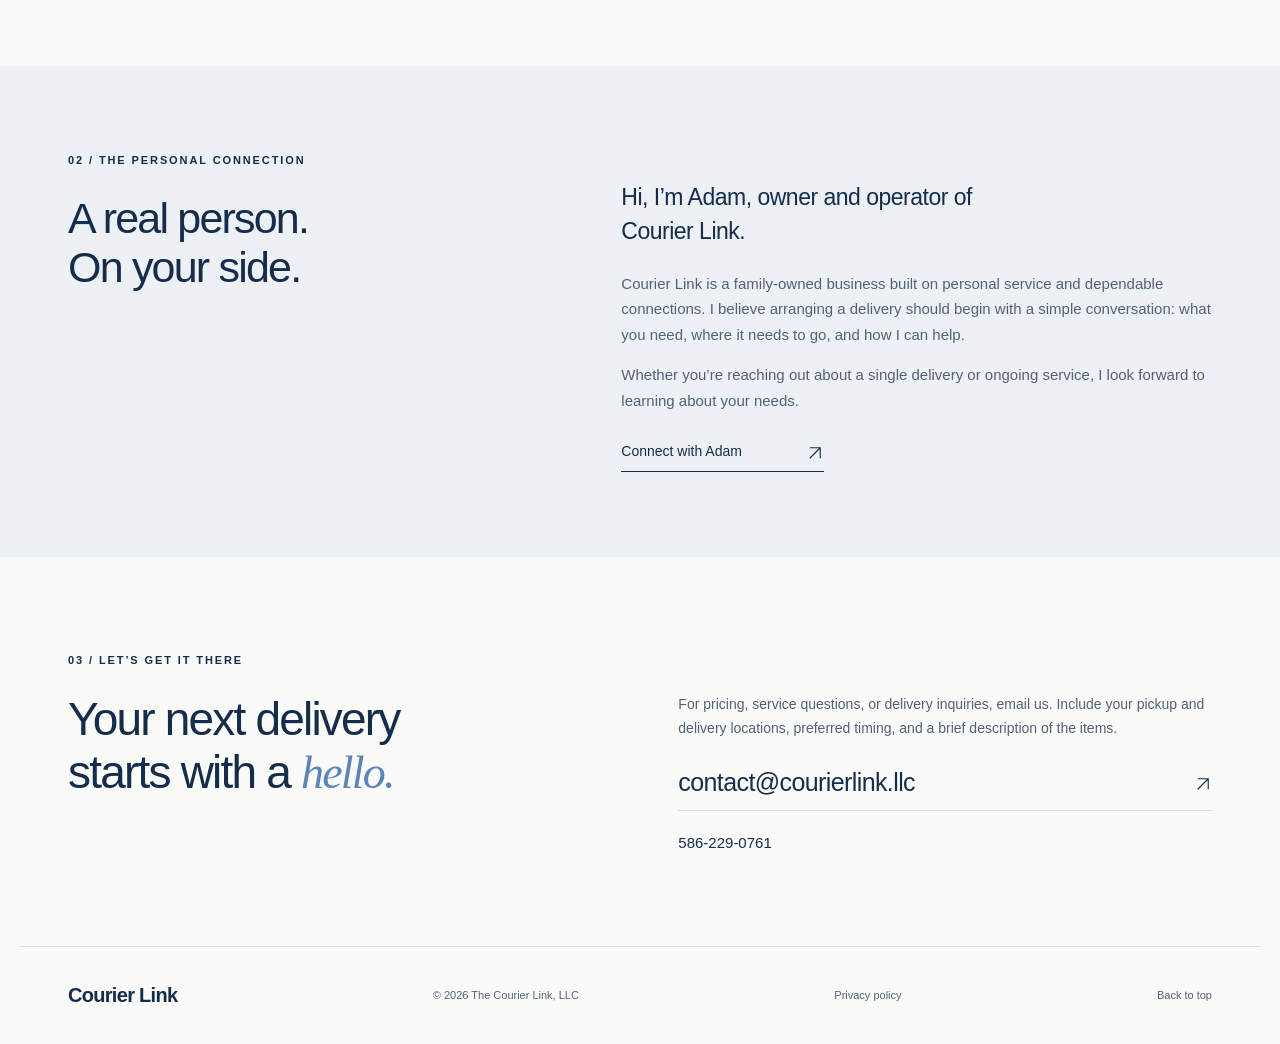
==== commit 17b77ab5: "Website v2.5 Added Privacy Policy" ====
--- a/index.html
+++ b/index.html
@@ -32,7 +32,7 @@
 <section class="about" id="about"><div class="wrap about-grid"><div><p class="eyebrow">02 / THE PERSONAL CONNECTION</p><h2>A real person.<br>On your side.</h2></div><div class="about-copy"><p class="about-lead">Hi, I’m Adam, owner and operator of Courier Link.</p><p>Courier Link is a family-owned business built on personal service and dependable connections. I believe arranging a delivery should begin with a simple conversation: what you need, where it needs to go, and how I can help.</p><p>Whether you’re reaching out about a single delivery or ongoing service, I look forward to learning about your needs.</p><a class="text-link" href="mailto:contact@courierlink.llc">Connect with Adam <span aria-hidden="true"><svg class="arrow-svg" viewBox="0 0 24 24" fill="none" stroke="currentColor" stroke-width="1.5" aria-hidden="true"><path d="M5 19 19 5M5 5h14v14"/></svg></span></a></div></div></section>
 <section id="contact" class="contact wrap section-space"><p class="eyebrow">03 / LET’S GET IT THERE</p><div class="contact-grid"><h2>Your next delivery<br>starts with a <em>hello.</em></h2><div><p>For pricing, service questions, or delivery inquiries, email us. Include your pickup and delivery locations, preferred timing, and a brief description of the items.</p><a class="email-link" href="mailto:contact@courierlink.llc">contact@courierlink.llc <span aria-hidden="true"><svg class="arrow-svg" viewBox="0 0 24 24" fill="none" stroke="currentColor" stroke-width="1.5" aria-hidden="true"><path d="M5 19 19 5M5 5h14v14"/></svg></span></a><a class="phone" href="tel:+15862290761">586-229-0761</a></div></div></section>
 </main>
-<footer class="wrap"><a href="#home" class="footer-name">Courier Link</a><p>© <span id="year">2026</span> The Courier Link, LLC</p><a href="#home">Back to top</a></footer>
+<footer class="wrap"><a href="#home" class="footer-name">Courier Link</a><p>© <span id="year">2026</span> The Courier Link, LLC</p><a href="privacy.html">Privacy policy</a><a href="#home">Back to top</a></footer>
 <script src="script.js"></script>
 </body>
 </html>
--- a/styles.css
+++ b/styles.css
@@ -29,3 +29,5 @@
 @media (prefers-reduced-motion: reduce) {
   .logo-stage img { animation: none; }
 }
+
+.privacy-page{max-width:900px}.privacy-page h1{font-size:clamp(42px,7vw,64px);letter-spacing:-2px;line-height:1.1}.privacy-page .privacy-date{font-size:13px;color:var(--muted);margin-bottom:32px}.privacy-page>p,.privacy-page section p{font-size:16px;color:var(--muted);line-height:1.8}.privacy-page section{margin-top:36px}.privacy-page section h2{font-size:25px;letter-spacing:-.6px;margin-bottom:12px}.privacy-page section a{text-decoration:underline;text-underline-offset:3px;overflow-wrap:anywhere;color:var(--ink)}
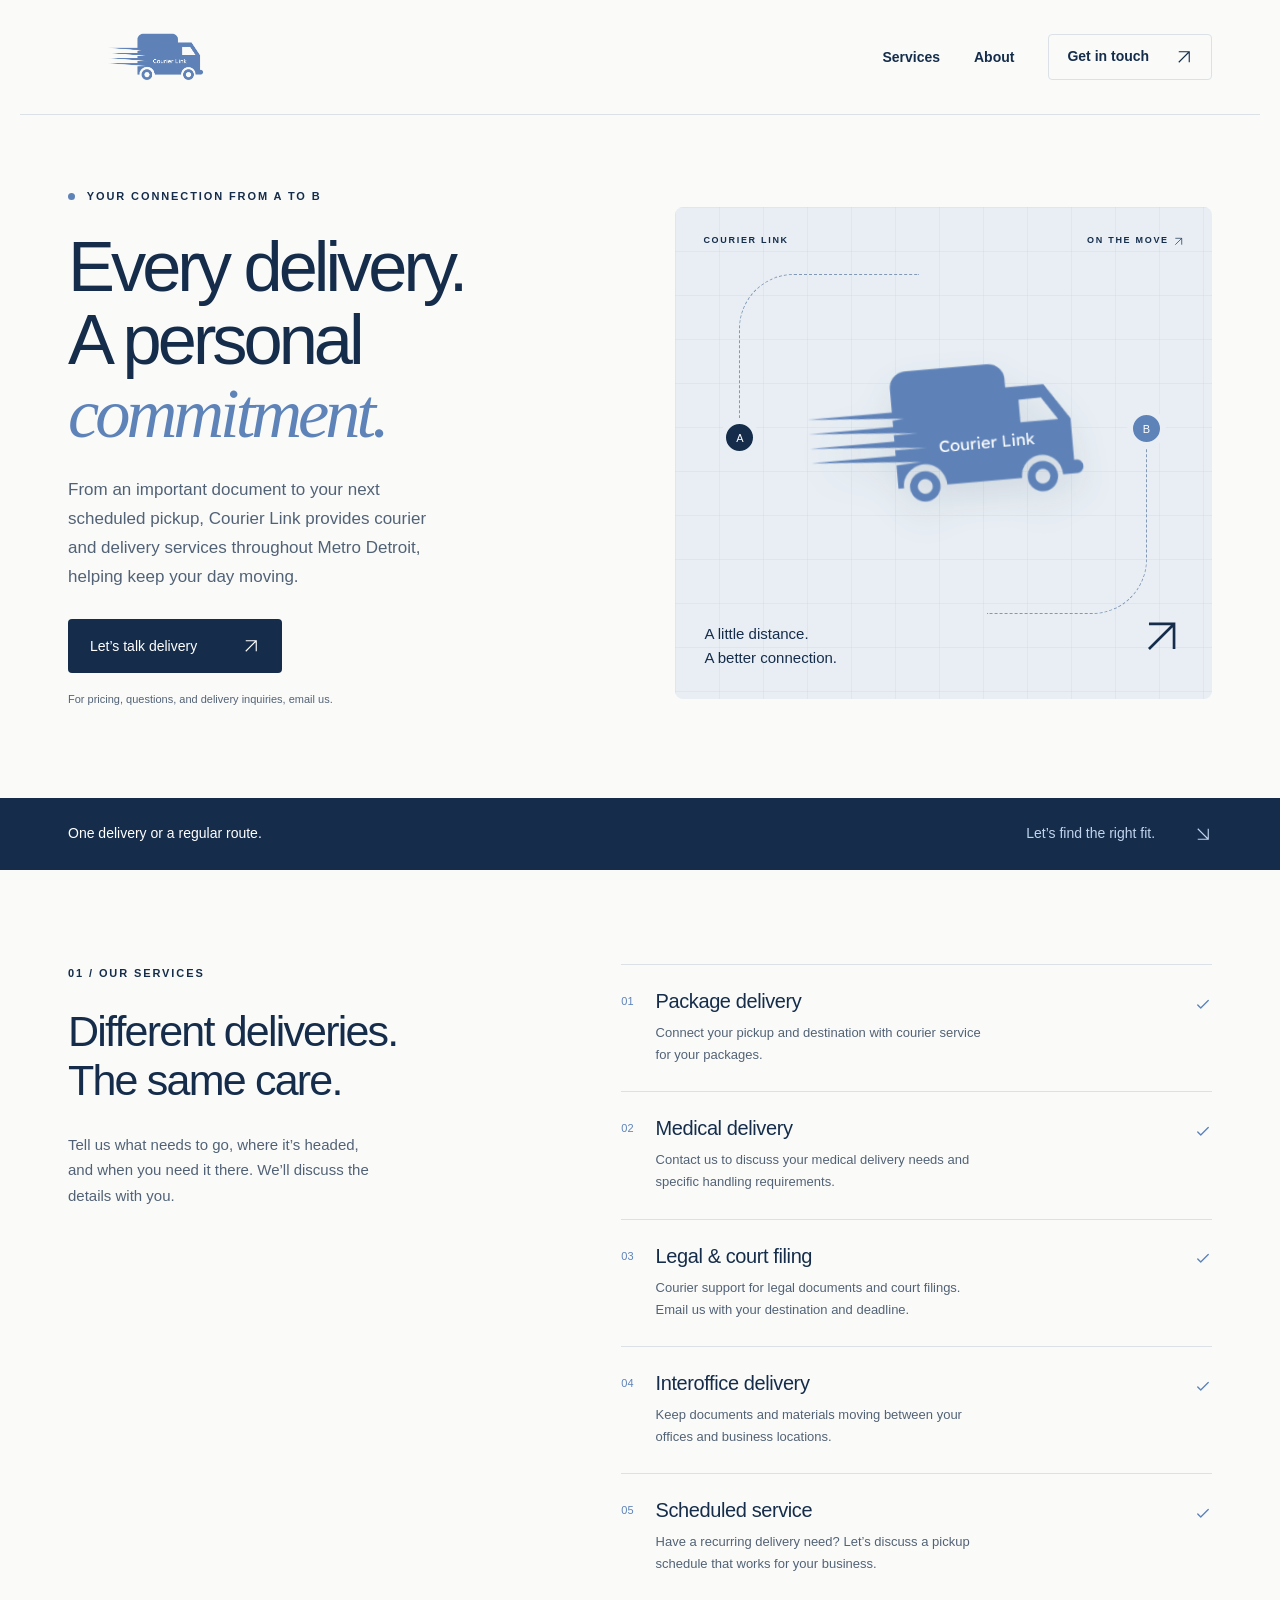
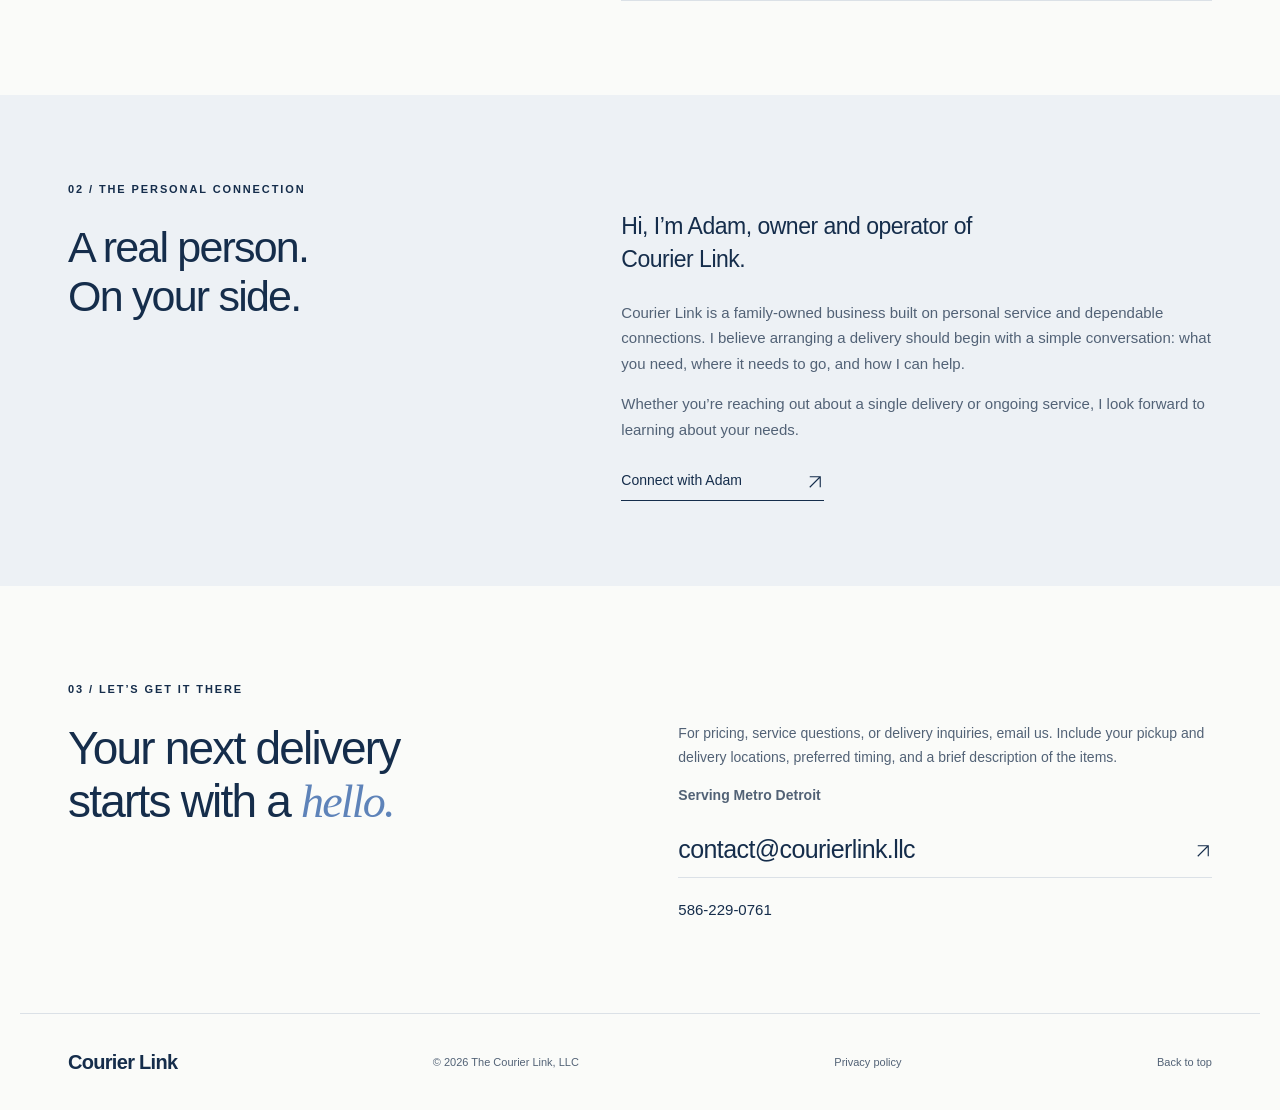
==== commit 6e110360: "Website v2.7" ====
--- a/index.html
+++ b/index.html
@@ -5,7 +5,7 @@
 <meta name="viewport" content="width=device-width, initial-scale=1">
 <meta name="description" content="Courier Link offers package, medical, legal, interoffice, court filing, and scheduled courier services. Contact us to discuss your delivery needs.">
 <meta name="theme-color" content="#152d4b">
-<title>Courier Link | Delivery with a personal connection</title>
+<title>Courier Link</title>
 <link rel="icon" href="assets/favicon.png" type="image/png">
 <link rel="stylesheet" href="styles.css">
 </head>
@@ -17,7 +17,7 @@
 </header>
 <main id="main">
 <section class="hero wrap" id="home">
- <div class="hero-copy"><p class="eyebrow"><span></span> YOUR CONNECTION FROM A TO B</p><h1>Every delivery.<br>A personal<br><em>commitment.</em></h1><p class="intro">From an important document to your next scheduled pickup, Courier Link helps keep your day moving.</p><a class="button" href="mailto:contact@courierlink.llc?subject=Delivery%20inquiry">Let’s talk delivery <span aria-hidden="true"><svg class="arrow-svg" viewBox="0 0 24 24" fill="none" stroke="currentColor" stroke-width="1.5" aria-hidden="true"><path d="M5 19 19 5M5 5h14v14"/></svg></span></a><p class="small-note">For pricing, questions, and delivery inquiries, email us.</p></div>
+ <div class="hero-copy"><p class="eyebrow"><span></span> YOUR CONNECTION FROM A TO B</p><h1>Every delivery.<br>A personal<br><em>commitment.</em></h1><p class="intro">From an important document to your next scheduled pickup, Courier Link provides courier and delivery services throughout Metro Detroit, helping keep your day moving.</p><a class="button" href="mailto:contact@courierlink.llc?subject=Delivery%20inquiry">Let’s talk delivery <span aria-hidden="true"><svg class="arrow-svg" viewBox="0 0 24 24" fill="none" stroke="currentColor" stroke-width="1.5" aria-hidden="true"><path d="M5 19 19 5M5 5h14v14"/></svg></span></a><p class="small-note">For pricing, questions, and delivery inquiries, email us.</p></div>
  <div class="hero-art" aria-hidden="true"><div class="art-grid"></div><div class="art-top"><span>COURIER LINK</span><span>ON THE MOVE <svg class="arrow-svg" viewBox="0 0 24 24" fill="none" stroke="currentColor" stroke-width="1.5" aria-hidden="true"><path d="M5 19 19 5M5 5h14v14"/></svg></span></div><div class="route route-one"></div><div class="route route-two"></div><div class="point point-a">A</div><div class="point point-b">B</div><div class="logo-stage"><img src="assets/courier-link-logo.png" alt="" width="685" height="285"></div><div class="art-bottom"><span>A little distance.<br><strong>A better connection.</strong></span><span class="arrow"><svg class="arrow-svg" viewBox="0 0 24 24" fill="none" stroke="currentColor" stroke-width="1.5" aria-hidden="true"><path d="M5 19 19 5M5 5h14v14"/></svg></span></div></div>
 </section>
 <div class="service-strip"><div class="wrap"><span>One delivery or a regular route.</span><strong>Let’s find the right fit. <span aria-hidden="true"><svg class="arrow-svg" viewBox="0 0 24 24" fill="none" stroke="currentColor" stroke-width="1.5" aria-hidden="true"><path d="m5 5 14 14M5 19h14V5"/></svg></span></strong></div></div>
@@ -30,7 +30,7 @@
 <article><span class="number">05</span><div><h3>Scheduled service</h3><p>Have a recurring delivery need? Let’s discuss a pickup schedule that works for your business.</p></div><span class="service-icon" aria-hidden="true"><svg class="arrow-svg" viewBox="0 0 24 24" fill="none" stroke="currentColor" stroke-width="1.8" stroke-linecap="round" stroke-linejoin="round" aria-hidden="true"><path d="m5 12 4 4L19 6"/></svg></span></article>
 </div></section>
 <section class="about" id="about"><div class="wrap about-grid"><div><p class="eyebrow">02 / THE PERSONAL CONNECTION</p><h2>A real person.<br>On your side.</h2></div><div class="about-copy"><p class="about-lead">Hi, I’m Adam, owner and operator of Courier Link.</p><p>Courier Link is a family-owned business built on personal service and dependable connections. I believe arranging a delivery should begin with a simple conversation: what you need, where it needs to go, and how I can help.</p><p>Whether you’re reaching out about a single delivery or ongoing service, I look forward to learning about your needs.</p><a class="text-link" href="mailto:contact@courierlink.llc">Connect with Adam <span aria-hidden="true"><svg class="arrow-svg" viewBox="0 0 24 24" fill="none" stroke="currentColor" stroke-width="1.5" aria-hidden="true"><path d="M5 19 19 5M5 5h14v14"/></svg></span></a></div></div></section>
-<section id="contact" class="contact wrap section-space"><p class="eyebrow">03 / LET’S GET IT THERE</p><div class="contact-grid"><h2>Your next delivery<br>starts with a <em>hello.</em></h2><div><p>For pricing, service questions, or delivery inquiries, email us. Include your pickup and delivery locations, preferred timing, and a brief description of the items.</p><a class="email-link" href="mailto:contact@courierlink.llc">contact@courierlink.llc <span aria-hidden="true"><svg class="arrow-svg" viewBox="0 0 24 24" fill="none" stroke="currentColor" stroke-width="1.5" aria-hidden="true"><path d="M5 19 19 5M5 5h14v14"/></svg></span></a><a class="phone" href="tel:+15862290761">586-229-0761</a></div></div></section>
+<section id="contact" class="contact wrap section-space"><p class="eyebrow">03 / LET’S GET IT THERE</p><div class="contact-grid"><h2>Your next delivery<br>starts with a <em>hello.</em></h2><div><p>For pricing, service questions, or delivery inquiries, email us. Include your pickup and delivery locations, preferred timing, and a brief description of the items.</p><p class="service-area"><strong>Serving Metro Detroit</strong></p><a class="email-link" href="mailto:contact@courierlink.llc">contact@courierlink.llc <span aria-hidden="true"><svg class="arrow-svg" viewBox="0 0 24 24" fill="none" stroke="currentColor" stroke-width="1.5" aria-hidden="true"><path d="M5 19 19 5M5 5h14v14"/></svg></span></a><a class="phone" href="tel:+15862290761">586-229-0761</a></div></div></section>
 </main>
 <footer class="wrap"><a href="#home" class="footer-name">Courier Link</a><p>© <span id="year">2026</span> The Courier Link, LLC</p><a href="privacy.html">Privacy policy</a><a href="#home">Back to top</a></footer>
 <script src="script.js"></script>
